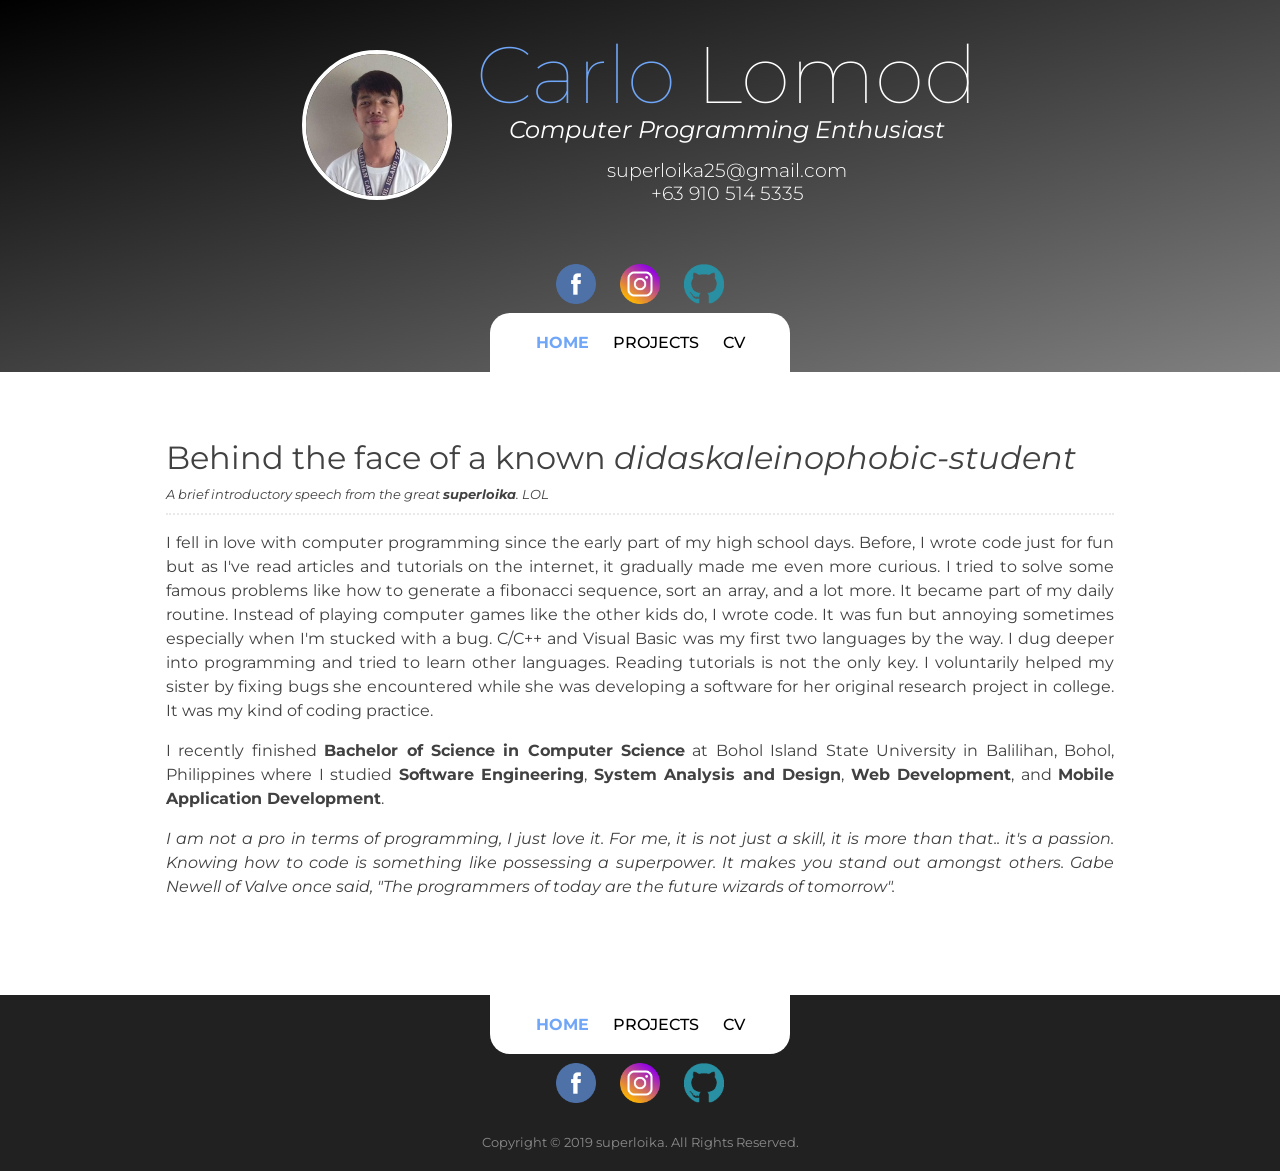
==== index.html @ d2b45844 "Update index.html" ====
<!DOCTYPE html>
<html lang="en">

<head>
    <meta charset="UTF-8">
    <meta name="viewport" content="width=device-width, initial-scale=1.0">
    <meta http-equiv="X-UA-Compatible" content="ie=edge">
    <meta http-equiv="X-UA-Compatible" content="IE=7">
    <title>superloika | Welcome</title>
    <meta name="description" content="Carlo Lomod | Personal Website">
    <meta name="keywords" content="superloika,carlo araiz lomod,personal website,resume,cv">
    <meta name="author" content="Carlo Lomod">
    <link rel="stylesheet" href="./css/superloika.css">
    <link href="https://fonts.googleapis.com/css?family=Montserrat&display=swap" rel="stylesheet">
    <link rel="shortcut icon" href="./img/k_emblem.ico" type="image/x-icon">
</head>

<body>
    <header id="main-header">
        <div id="profile">
            <div id="profile-avatar">
                <a href=""><img src="./img/sprlka_prof_5.jpg" alt="superloika" /></a>
            </div>
            <div id="profile-label">
                <h1><span>Carlo</span> Lomod</h1>
                <h2><em>Computer Programming Enthusiast</em></h2>
                <h3><a href="mailto:superloika25@gmail.com">superloika25@gmail.com</a>
                    <br />+63 910 514 5335
                </h3>
            </div>
            <div id="profile-contact">

            </div>
        </div>
        <div id="top_social" class="social">
            <a href="https://www.facebook.com/superloika" target="_blank">
                <img class="img-social" src="./img/fb.png" alt="facebook.com/superloika"></a>
            <a href="https://www.instagram.com/superloika" target="_blank">
                <img class="img-social" src="./img/ig.png" alt="instagram.com/superloika"></a>
            <a href="https://github.com/superloika" target="_blank">
                <img class="img-social" src="./img/img_github_logo.png" alt="github.com/superloika"></a>
        </div>
        <nav id="top_nav">
            <ul>
                <li><a class="active" href="index.html">Home</a></li>
                <li><a href="projects.html">Projects</a></li>
                <li><a href="carlo_lomod_cv.pdf" target="_blank">CV</a></li>
            </ul>
        </nav>
    </header>

    <section id="main-content">
        <article>
            <header>
                <h1>Behind the face of a known <em>didaskaleinophobic-student</em></h1>
                <small>A brief introductory speech from the great <strong>superloika</strong>. LOL</small>
            </header>
            <p>
                I fell in love with computer programming since the early
                part of my high school
                days. Before, I wrote
                code just for fun
                but as I've read articles and tutorials on the internet, it gradually made me even more curious. I tried
                to solve some
                famous problems like how to generate a fibonacci sequence, sort an array, and a lot more. It became part
                of my daily
                routine. Instead of playing computer games like the other kids do, I wrote code. It was fun but annoying
                sometimes
                especially when I'm stucked with a bug. C/C++ and Visual Basic was my first two languages by the way. I
                dug deeper into programming and tried to
                learn other
                languages. Reading tutorials is not the only key. I voluntarily helped my sister by fixing bugs she
                encountered while she was developing a software for her original research project in college. It was
                my kind of coding practice.
            </p>
            <p> I recently finished <strong>Bachelor of Science in Computer Science</strong> at Bohol Island State
                University in
                Balilihan, Bohol,
                Philippines where I studied <strong>Software Engineering</strong>, <strong>System Analysis and
                    Design</strong>, <strong>Web
                    Development</strong>, and
                <strong>Mobile Application
                    Development</strong>.
            </p>
            <p>
                <em>I am not a pro in terms of programming, I just love it. For me, it is not just a skill, it is
                    more
                    than that.. it's a passion. Knowing how to code is something like possessing a superpower.
                    It makes you stand out amongst others. Gabe
                    Newell of Valve once said, "The programmers of today are the future wizards of tomorrow".</em>
            </p>
        </article>
    </section>

    <footer>
        <nav id="bottom_nav"></nav>
		<br>
        <div id="bottom_social" class="social"></div>
        <small>Copyright &copy; 2019 superloika. All Rights Reserved.</small>
    </footer>

    <!-- Scripts -->
    <script src="./js/superloika.js"></script>
</body>

</html>
---- css/superloika.css ----
/* Globals */
/* @font-face {
    font-family: 'myFontFam';
    src: url('../font/ebrima.ttf');
} */
* {
    box-sizing: border-box;
    -moz-box-sizing: border-box;
    -webkit-box-sizing: border-box;
/*     font-family: Arial, Helvetica, sans-serif; */
/*     font-family: 'Segoe UI', Tahoma, Geneva, Verdana, sans-serif; */
/*     font-family: 'myFontFam'; */
    font-family: 'Montserrat', sans-serif;
}
a {
    text-decoration: none;
    color: #4d81c5;
}
a:hover {
    /* color: #ff4500; */
    color: #3374d6;
}
a[href^="mailto:"] {
    color: #ffffff;
}
a[href^="mailto:"]:hover {
    /* color: #ff8c00; */
    color: #70a6f7;
}
body {
    margin:0;
}
article p {
    text-align: justify;
}
strong {
    font-weight: bold;
}


/* Header */
#main-header {
    color: #ffffff;
/*     background: url('../img/header.jpg') center; */
    background: linear-gradient(to bottom right, black, gray);
    padding-top: 35px;
}
#main-header #profile a {
    color: #ffffff;
}
#main-header #profile a:hover {
    /* color: #ff4500; */
    color: #70a6f7;
}


/* Profile */
#profile {
    display: block;
    width: 100%;
    margin: auto;
    text-align: center;
    margin-bottom: 30px;
}
#profile-avatar {
    display: inline-block;
}
#profile-avatar img {
    width: 150px;
    height: 150px;
    border-radius: 50%;
    border: 4px solid #ffffff;
    margin-right: 20px;
}
#profile-label {
    display: inline-block;
}
#profile-label h1 {
    font-weight: 100;
    font-size: 5.0rem;
    /* font-size: 7vw; */
    padding: 0;
    margin: 0;
    line-height: 5rem;   
}
#profile-label h2 {
    padding: 0;
    margin: 0;
    font-weight: 400;
}
#profile-label h3 {
    padding: 0;
    margin-top: 15px;
    font-weight: 300;
}
#profile-label p {
    padding: 0;
    margin-top: 10px;
}
#profile-label span {
    /* color: #ff8c00; */
    color: #70a6f7;
}


/* Social Links */
.social {
    display: block;
    text-align: center;
    /* margin-top: 30px; */
}
.img-social {
    width: 60px;
    padding: 10px;
    padding-bottom: 5px;
}
.social a:hover {
    opacity: .8;
}


/* Main Navigation */
nav {
    margin: 0;
}
nav ul {
    background-color: #ffffff;
    width: 300px;
    margin: auto;
    border-radius: 20px 20px 0 0;
    padding: 20px;
    text-align: center;
}
nav ul li {
    display: inline-block;
}
nav ul li a {
    color: #000000;
    padding: 10px;
    font-weight: 500;
    text-transform: uppercase;
}
nav ul li a:hover {
    /* color: #ff4500; */
    color: #3374d6;
    font-weight: bold;
}
nav ul li a.active{
    color: #70a6f7;
    font-weight: bold;
}


/* Bottom Navigation */
#bottom_nav ul {
    border-radius: 0 0 20px 20px;
    margin-top: -20px;
    margin-bottom: -20px;
}


/* Main Content */
#main-content {
    margin-top: -3px;
    background-color: #ffffff;
    width: 85%;
    margin: auto;
    padding: 50px;
    border-radius: 20px;
}
#main-content article {
    /* background-color: #f5f5f5; */
    background-color: #ffffff;
    padding: 20px;
    border-radius: 20px;
    /* line-height: 1.2; */
    color: #414141;
    display: block;
    margin-bottom: 30px;
    clear: left;
    /* box-shadow: 1px 1px 20px #dfdfdf; */
    /* float: left; */
}
#main-content article header {
    border-bottom: 2px dotted #e9e9e9; /* #ffe6c7; */
    padding-bottom: 10px;
    /* color: #3374d6; */
}
#main-content article header small {
    font-style: italic;
}
#main-content article header h1{
    padding: 0;
    margin: 0;
    font-size: 2rem;
    font-weight: normal;
    line-height: 2rem;
    margin-bottom: 10px;
}
#main-content article p{
    line-height: 1.5rem;
}
#main-content article a:hover {
    text-decoration: underline;
}


/* Projects Section */
#projects {
    text-align: center;
}

/* #main-content .project section */
.project {
    padding: 20px;
    margin-bottom: 30px;
    width: 33.3%;
    float: left;
    background-color: #ffffff;
}
.project img {
    width: 85px;
    height: 85px;
}
.project header {
    margin-bottom: 30px;
}
.project header h1{
    font-size: larger;
    font-weight: 500;
    padding: 0;
    margin: 0;
    margin-top: 10px;
    margin-bottom: 2px;
}
.project header small {
    color: #8b8b8b;
}
.project p{
    color: #212121;
    margin-top: -20px;
    padding: 0;
}
.project header a{
    color: #4d81c5;
}
.project a:hover{
    /* color: #ff4500; */
    text-decoration: underline;
}
.project img:hover {
    opacity: .8;
}


/* Footer */
footer {
    clear: left;
    background-color: #212121;
    color: #8b8b8b;
    text-align: center;
    padding-bottom: 20px;
}
footer #bottom_social {
    margin-bottom: 20px;
}


/* Media Queries */
@media screen and (max-width: 768px) {

    /* Globals */
    #main-content article header h1 {
        font-size: 1.4rem;
        font-weight: 600;
    }

    /* Profile */
    #profile-avatar img {
        margin-right: 0;
        margin-bottom: 20px;
    }

    /* Profile */
    #profile {
        margin-bottom: 0;
    }

    /* Main Content */
    #main-content {
        width: 100%;
        padding: 5px;
    }

    /* .project Section */
    .project {
        width: 100%;
        margin-bottom: 20px;
        float: left;
       
    }
}
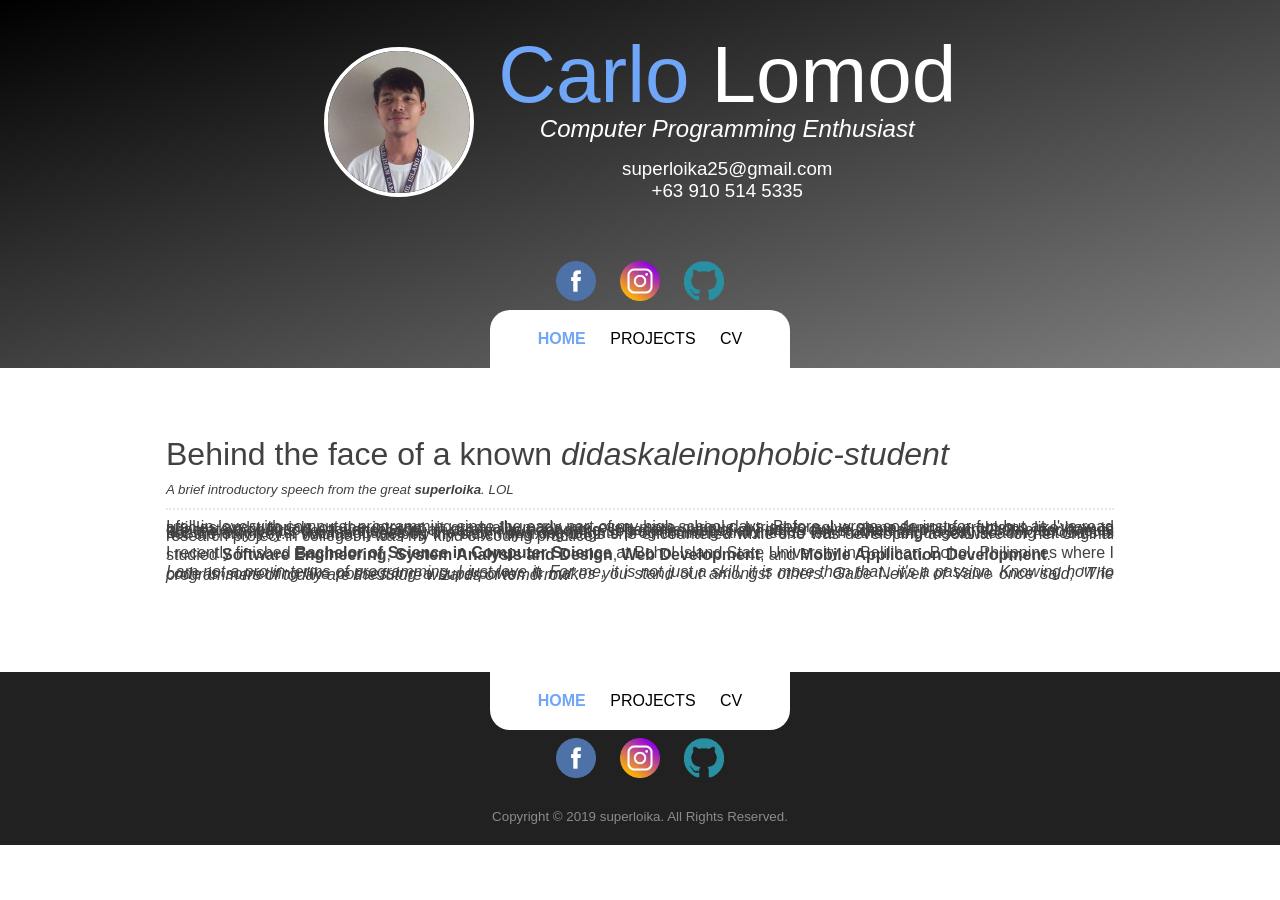
==== commit 9476aba8: "Update index.html" ====
--- a/index.html
+++ b/index.html
@@ -11,7 +11,7 @@
     <meta name="keywords" content="superloika,carlo araiz lomod,personal website,resume,cv">
     <meta name="author" content="Carlo Lomod">
     <link rel="stylesheet" href="./css/superloika.css">
-    <link href="https://fonts.googleapis.com/css?family=Montserrat&display=swap" rel="stylesheet">
+    <link href="https://fonts.googleapis.com/css?family=Roboto:400,700&display=swap" rel="stylesheet">
     <link rel="shortcut icon" href="./img/k_emblem.ico" type="image/x-icon">
 </head>
 
--- a/css/superloika.css
+++ b/css/superloika.css
@@ -198,7 +198,7 @@
     margin-bottom: 10px;
 }
 #main-content article p{
-    line-height: 1.5rem;
+    line-height: 1.5px;
 }
 #main-content article a:hover {
     text-decoration: underline;
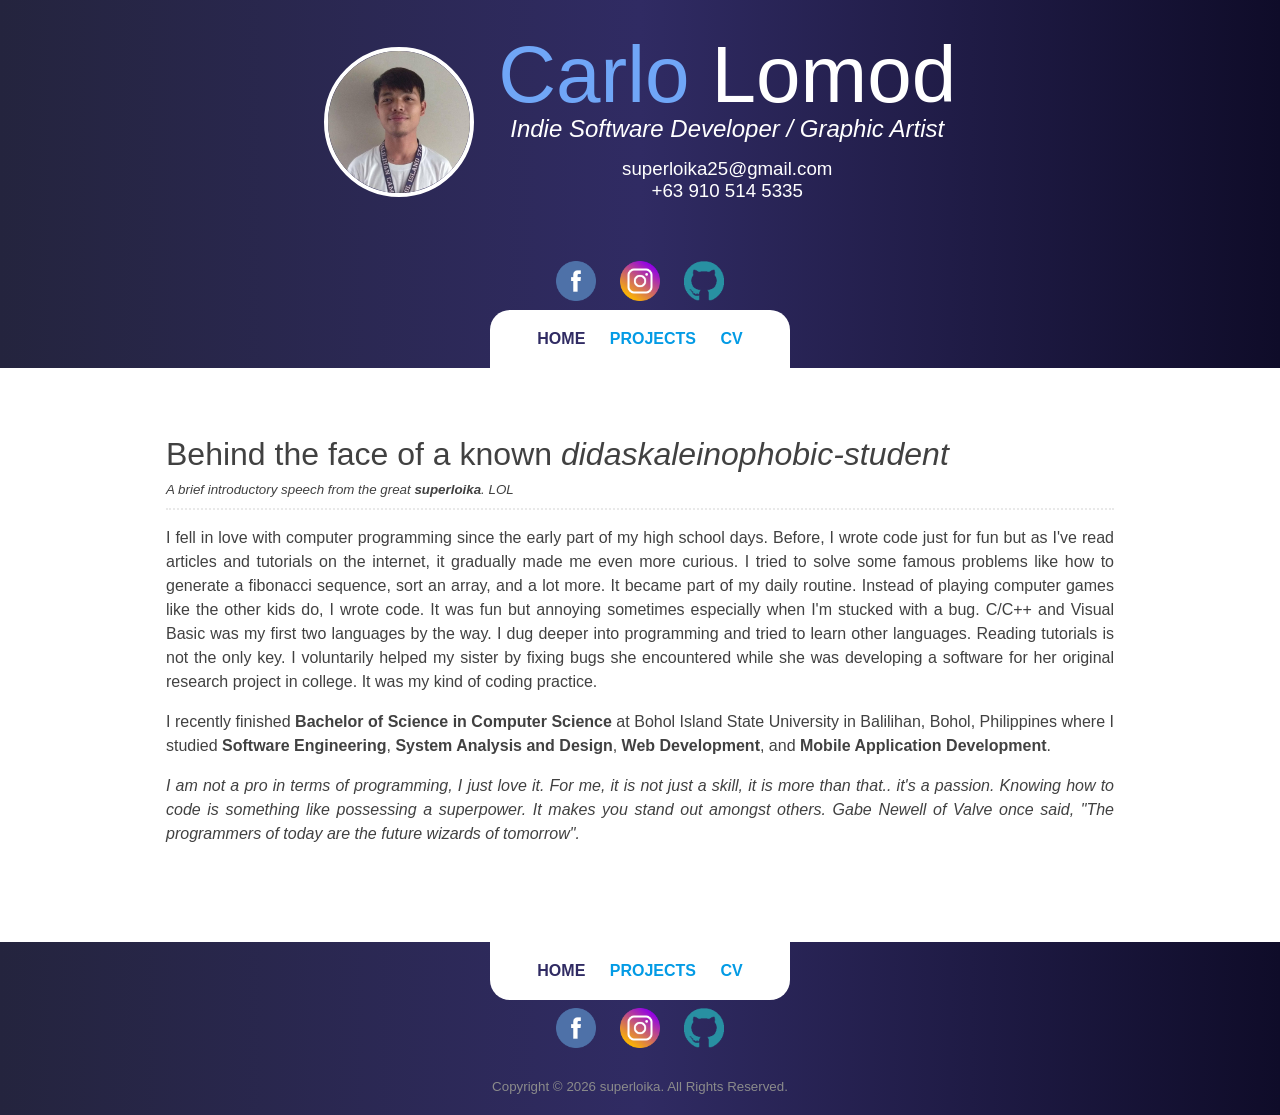
==== commit 7a079169: "Minimal color modifications" ====
--- a/index.html
+++ b/index.html
@@ -23,7 +23,7 @@
             </div>
             <div id="profile-label">
                 <h1><span>Carlo</span> Lomod</h1>
-                <h2><em>Computer Programming Enthusiast</em></h2>
+                <h2><em>Indie Software Developer / Graphic Artist</em></h2>
                 <h3><a href="mailto:superloika25@gmail.com">superloika25@gmail.com</a>
                     <br />+63 910 514 5335
                 </h3>
@@ -96,7 +96,7 @@
         <nav id="bottom_nav"></nav>
 		<br>
         <div id="bottom_social" class="social"></div>
-        <small>Copyright &copy; 2019 superloika. All Rights Reserved.</small>
+        <small>Copyright &copy; <span id="year"></span> superloika. All Rights Reserved.</small>
     </footer>
 
     <!-- Scripts -->
--- a/css/superloika.css
+++ b/css/superloika.css
@@ -10,7 +10,7 @@
 /*     font-family: Arial, Helvetica, sans-serif; */
 /*     font-family: 'Segoe UI', Tahoma, Geneva, Verdana, sans-serif; */
 /*     font-family: 'myFontFam'; */
-    font-family: 'Montserrat', sans-serif;
+    font-family: 'Roboto', sans-serif;
 }
 a {
     text-decoration: none;
@@ -42,7 +42,8 @@
 #main-header {
     color: #ffffff;
 /*     background: url('../img/header.jpg') center; */
-    background: linear-gradient(to bottom right, black, gray);
+    background: linear-gradient(to left, #0f0c29, #302b63, #24243e);
+    /* background-color: #263238; */
     padding-top: 35px;
 }
 #main-header #profile a {
@@ -135,19 +136,21 @@
     display: inline-block;
 }
 nav ul li a {
-    color: #000000;
+    color: #039be5;
     padding: 10px;
-    font-weight: 500;
+    font-weight: bold;
     text-transform: uppercase;
 }
 nav ul li a:hover {
     /* color: #ff4500; */
-    color: #3374d6;
-    font-weight: bold;
+    color: #302b63;
+    /* background-color: #3374d6; */
+    /* background: linear-gradient(to top, #0f0c29, #302b63, #24243e); */
+    
 }
 nav ul li a.active{
-    color: #70a6f7;
-    font-weight: bold;
+    color: #302b63;
+    /* background: linear-gradient(to top, #0f0c29, #302b63, #24243e); */
 }
 
 
@@ -162,7 +165,8 @@
 /* Main Content */
 #main-content {
     margin-top: -3px;
-    background-color: #ffffff;
+    /* background-color: #ffffff; */
+    /* background: linear-gradient(to top, #ece9e6, #ffffff, #ece9e6); */
     width: 85%;
     margin: auto;
     padding: 50px;
@@ -198,7 +202,7 @@
     margin-bottom: 10px;
 }
 #main-content article p{
-    line-height: 1.5px;
+    line-height: 1.5rem;
 }
 #main-content article a:hover {
     text-decoration: underline;
@@ -256,7 +260,8 @@
 /* Footer */
 footer {
     clear: left;
-    background-color: #212121;
+    background: linear-gradient(to left, #0f0c29, #302b63, #24243e);
+    /* background-color: #263238; */
     color: #8b8b8b;
     text-align: center;
     padding-bottom: 20px;
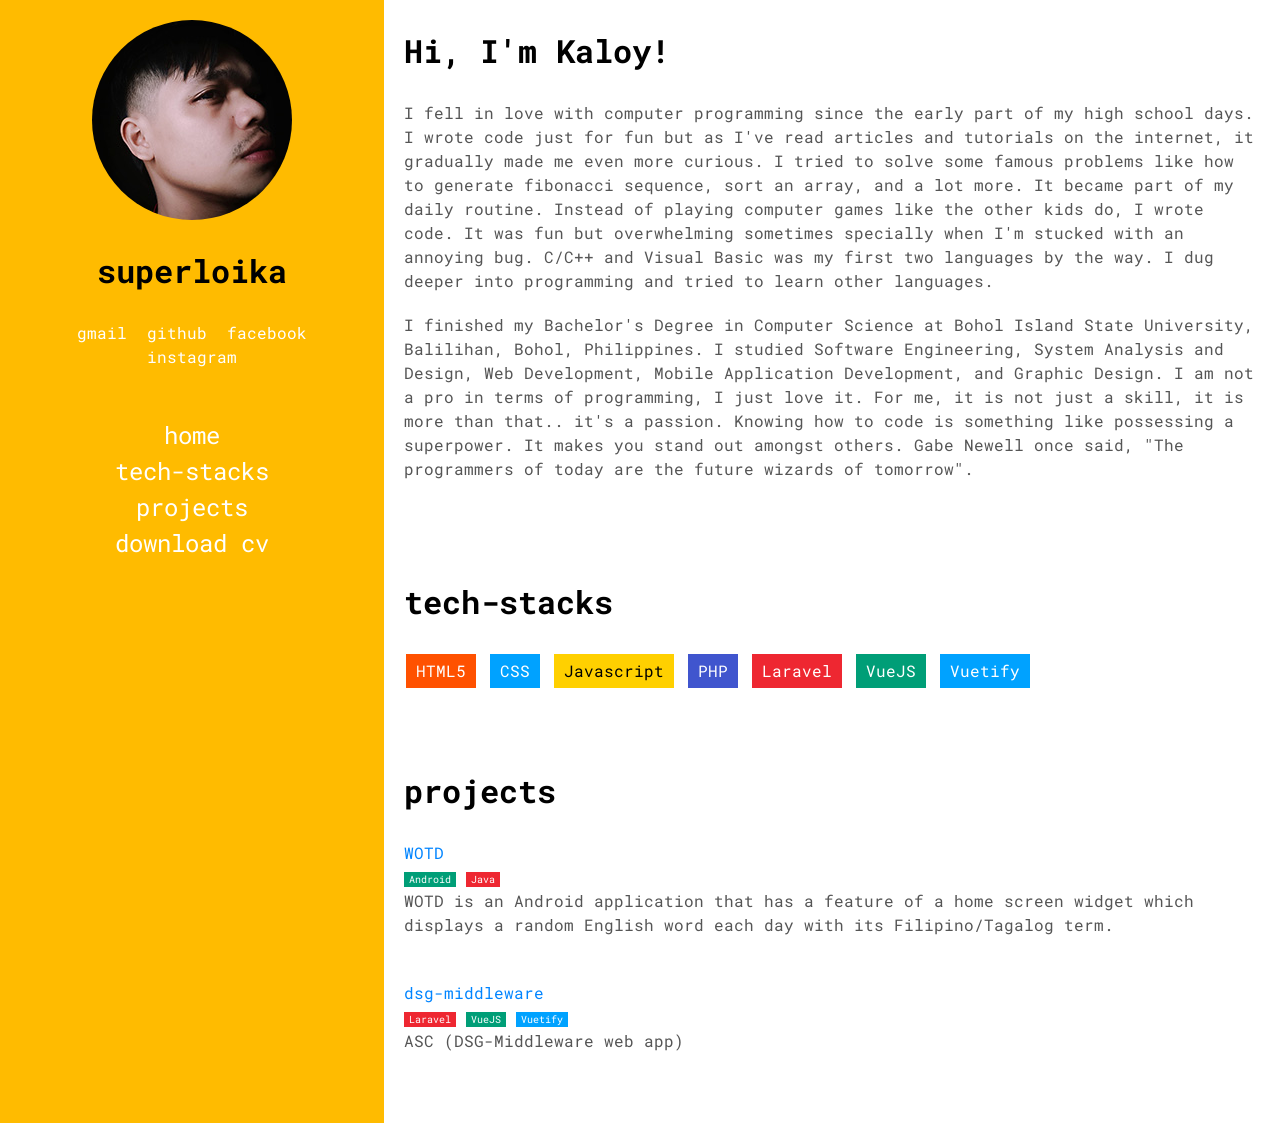
==== commit 181fda08: "initial commit" ====
--- a/index.html
+++ b/index.html
@@ -1,106 +1,138 @@
-<!DOCTYPE html>
-<html lang="en">
-
-<head>
-    <meta charset="UTF-8">
-    <meta name="viewport" content="width=device-width, initial-scale=1.0">
-    <meta http-equiv="X-UA-Compatible" content="ie=edge">
-    <meta http-equiv="X-UA-Compatible" content="IE=7">
-    <title>superloika | Welcome</title>
-    <meta name="description" content="Carlo Lomod | Personal Website">
-    <meta name="keywords" content="superloika,carlo araiz lomod,personal website,resume,cv">
-    <meta name="author" content="Carlo Lomod">
-    <link rel="stylesheet" href="./css/superloika.css">
-    <link href="https://fonts.googleapis.com/css?family=Roboto:400,700&display=swap" rel="stylesheet">
-    <link rel="shortcut icon" href="./img/k_emblem.ico" type="image/x-icon">
-</head>
-
-<body>
-    <header id="main-header">
-        <div id="profile">
-            <div id="profile-avatar">
-                <a href=""><img src="./img/sprlka_prof_5.jpg" alt="superloika" /></a>
-            </div>
-            <div id="profile-label">
-                <h1><span>Carlo</span> Lomod</h1>
-                <h2><em>Indie Software Developer / Graphic Artist</em></h2>
-                <h3><a href="mailto:superloika25@gmail.com">superloika25@gmail.com</a>
-                    <br />+63 910 514 5335
-                </h3>
-            </div>
-            <div id="profile-contact">
-
-            </div>
-        </div>
-        <div id="top_social" class="social">
-            <a href="https://www.facebook.com/superloika" target="_blank">
-                <img class="img-social" src="./img/fb.png" alt="facebook.com/superloika"></a>
-            <a href="https://www.instagram.com/superloika" target="_blank">
-                <img class="img-social" src="./img/ig.png" alt="instagram.com/superloika"></a>
-            <a href="https://github.com/superloika" target="_blank">
-                <img class="img-social" src="./img/img_github_logo.png" alt="github.com/superloika"></a>
-        </div>
-        <nav id="top_nav">
-            <ul>
-                <li><a class="active" href="index.html">Home</a></li>
-                <li><a href="projects.html">Projects</a></li>
-                <li><a href="carlo_lomod_cv.pdf" target="_blank">CV</a></li>
-            </ul>
-        </nav>
-    </header>
-
-    <section id="main-content">
-        <article>
-            <header>
-                <h1>Behind the face of a known <em>didaskaleinophobic-student</em></h1>
-                <small>A brief introductory speech from the great <strong>superloika</strong>. LOL</small>
-            </header>
-            <p>
-                I fell in love with computer programming since the early
-                part of my high school
-                days. Before, I wrote
-                code just for fun
-                but as I've read articles and tutorials on the internet, it gradually made me even more curious. I tried
-                to solve some
-                famous problems like how to generate a fibonacci sequence, sort an array, and a lot more. It became part
-                of my daily
-                routine. Instead of playing computer games like the other kids do, I wrote code. It was fun but annoying
-                sometimes
-                especially when I'm stucked with a bug. C/C++ and Visual Basic was my first two languages by the way. I
-                dug deeper into programming and tried to
-                learn other
-                languages. Reading tutorials is not the only key. I voluntarily helped my sister by fixing bugs she
-                encountered while she was developing a software for her original research project in college. It was
-                my kind of coding practice.
-            </p>
-            <p> I recently finished <strong>Bachelor of Science in Computer Science</strong> at Bohol Island State
-                University in
-                Balilihan, Bohol,
-                Philippines where I studied <strong>Software Engineering</strong>, <strong>System Analysis and
-                    Design</strong>, <strong>Web
-                    Development</strong>, and
-                <strong>Mobile Application
-                    Development</strong>.
-            </p>
-            <p>
-                <em>I am not a pro in terms of programming, I just love it. For me, it is not just a skill, it is
-                    more
-                    than that.. it's a passion. Knowing how to code is something like possessing a superpower.
-                    It makes you stand out amongst others. Gabe
-                    Newell of Valve once said, "The programmers of today are the future wizards of tomorrow".</em>
-            </p>
-        </article>
-    </section>
-
-    <footer>
-        <nav id="bottom_nav"></nav>
-		<br>
-        <div id="bottom_social" class="social"></div>
-        <small>Copyright &copy; <span id="year"></span> superloika. All Rights Reserved.</small>
-    </footer>
-
-    <!-- Scripts -->
-    <script src="./js/superloika.js"></script>
-</body>
-
-</html>
+<!DOCTYPE html>
+<html lang="en">
+  <head>
+    <meta charset="UTF-8" />
+    <meta http-equiv="X-UA-Compatible" content="IE=edge" />
+    <meta name="viewport" content="width=device-width, initial-scale=1.0" />
+
+    <meta
+      name="description"
+      content="superloika's online portfolio crafted in plain HTML5, CSS, and Javascript"
+    />
+    <meta
+      name="keywords"
+      content="superloika,carlo lomod,personal website,resume,cv,portfolio"
+    />
+    <meta name="author" content="superloika" />
+
+    <title>superloika</title>
+
+    <link rel="stylesheet" href="style.css" />
+  </head>
+
+  <body>
+    <main>
+      <section id="left-section">
+        <section id="avatar">
+          <div id="avatar-image-placeholder">
+            <img id="avatar-image" src="avatar.jpg" alt="Avatar" />
+          </div>
+          <h2 id="avatar-name">
+            superloika
+            <!-- <br />
+            <em id="avatar-title"><small>from planet earth</small></em> -->
+          </h2>
+        </section>
+        <section id="socials">
+          <a href="mailto:superloika25@gmail.com" target="_blank">gmail</a>
+          <a href="https://github.com/superloika" target="_blank">github</a>
+          <a href="https://www.facebook.com/superloika" target="_blank"
+            >facebook</a
+          >
+          <a href="https://www.instagram.com/superloika" target="_blank"
+            >instagram</a
+          >
+        </section>
+        <br />
+        <section id="side-nav">
+          <ul>
+            <li>
+              <a href="#home">home</a>
+            </li>
+            <li>
+              <a href="#tech-stacks">tech-stacks</a>
+            </li>
+            <li>
+              <a href="#projects">projects</a>
+            </li>
+            <li>
+              <a href="carlo_lomod_cv.pdf" target="_blank">download cv</a>
+            </li>
+          </ul>
+        </section>
+      </section>
+
+      <section id="right-section">
+        <section id="home" class="right-subsections">
+          <h2>Hi, I'm Kaloy!</h2>
+          <p>
+            I fell in love with computer programming since the early part of my
+            high school days. I wrote code just for fun but as I've read
+            articles and tutorials on the internet, it gradually made me even
+            more curious. I tried to solve some famous problems like how to
+            generate fibonacci sequence, sort an array, and a lot more. It
+            became part of my daily routine. Instead of playing computer games
+            like the other kids do, I wrote code. It was fun but overwhelming
+            sometimes specially when I'm stucked with an annoying bug. C/C++ and
+            Visual Basic was my first two languages by the way. I dug deeper
+            into programming and tried to learn other languages.
+          </p>
+          <p>
+            I finished my Bachelor's Degree in Computer Science at Bohol Island
+            State University, Balilihan, Bohol, Philippines. I studied Software
+            Engineering, System Analysis and Design, Web Development, Mobile
+            Application Development, and Graphic Design. I am not a pro in terms
+            of programming, I just love it. For me, it is not just a skill, it
+            is more than that.. it's a passion. Knowing how to code is something
+            like possessing a superpower. It makes you stand out amongst others.
+            Gabe Newell once said, "The programmers of today are the future
+            wizards of tomorrow".
+          </p>
+        </section>
+
+        <section id="tech-stacks" class="right-subsections">
+          <h2>tech-stacks</h2>
+          <div class="badge badge-orange">HTML5</div>
+          <div class="badge badge-blue">CSS</div>
+          <div class="badge badge-yellow">Javascript</div>
+          <div class="badge badge-ube">PHP</div>
+          <div class="badge badge-red">Laravel</div>
+          <div class="badge badge-green">VueJS</div>
+          <div class="badge badge-blue">Vuetify</div>
+        </section>
+
+        <section id="projects" class="right-subsections">
+          <h2>projects</h2>
+          <div>
+            <div>
+              <a href="https://github.com/superloika/WOTD" target="_blank"
+                >WOTD</a
+              >
+              <br />
+              <span class="badge-sm badge-green"> Android </span>
+              <span class="badge-sm badge-red"> Java </span>
+              <p>
+                WOTD is an Android application that has a feature of a home
+                screen widget which displays a random English word each day with
+                its Filipino/Tagalog term.
+              </p>
+            </div>
+            <br />
+            <div>
+              <a
+                href="https://github.com/superloika/dsg-middleware"
+                target="_blank"
+                >dsg-middleware</a
+              >
+              <br />
+              <span class="badge-sm badge-red"> Laravel </span>
+              <span class="badge-sm badge-green"> VueJS </span>
+              <span class="badge-sm badge-blue"> Vuetify </span>
+              <p>ASC (DSG-Middleware web app)</p>
+            </div>
+          </div>
+        </section>
+      </section>
+    </main>
+  </body>
+</html>
--- a/style.css
+++ b/style.css
@@ -0,0 +1,148 @@
+/* @import url('https://fonts.googleapis.com/css2?family=Open+Sans:ital,wght@0,300;0,400;1,300;1,400&display=swap'); */
+/* @import url('https://fonts.googleapis.com/css2?family=Montserrat:ital,wght@0,300;0,400;1,300&display=swap'); */
+/* @import url('https://fonts.googleapis.com/css2?family=Nunito:ital,wght@0,300;0,400;1,300&display=swap'); */
+@import url('https://fonts.googleapis.com/css2?family=Roboto+Mono:ital@0;1&display=swap');
+/* @import url('https://fonts.googleapis.com/css2?family=Lato:ital@0;1&display=swap'); */
+
+* {
+    box-sizing: border-box;
+}
+
+body {
+    font-family: monospace;
+    /* font-family: 'Nunito', sans-serif;s   */
+    /* font-family: 'Open Sans', sans-serif; */
+    /* font-family: 'Montserrat',   ; */
+    font-family: 'Roboto Mono', monospace;
+    /* font-family: 'Lato', sans-serif; */
+    line-height: 1.5;
+    padding: 0;
+    margin: 0;
+    
+}
+
+main {
+    display: grid;
+    grid-template-columns: 30% auto;
+}
+
+section#side-nav ul {
+    list-style-type: none;
+    font-size: x-large;
+    padding: 0;
+}
+
+#left-section {
+    /* position: fixed; */
+    padding: 20px;
+    background-color: #ffbb00;
+}
+
+#right-section {
+    padding: 0;
+    margin: 0;
+    /* background-color: #f7f7f7; */
+}
+
+.right-subsections {
+    padding: 0 20px 50px;
+    margin: 0;
+}
+
+#avatar-image-placeholder {
+    border-radius: 50%;
+    overflow: hidden;
+    max-width: 200px;
+    max-height: 200px;
+    margin: auto;
+}
+
+#avatar-image {
+    max-width: 200px;
+}
+
+section#avatar, section#socials, section#side-nav {
+    text-align: center;
+}
+
+#left-section a {
+    color: #ffffff;
+    text-decoration: none;
+    padding: 0 5px;
+}
+
+#left-section a:hover {
+    /* text-decoration: underline; */
+    background-color: #000000;
+}
+
+#left-section a:visited {
+    text-decoration: none;
+}
+
+p {
+    color: #555555;
+    padding: 0;
+    margin: 0 0 20px;
+}
+
+h1, h2, h3, h4, h5, h6 {
+    font-size: xx-large;
+}
+
+.badge {
+    padding: 5px 10px;
+    display: inline-block;
+    background-color: #00a2ff;
+    color: #ffffff;
+    margin: 2px;
+}
+
+.badge-sm {
+    background-color: #7e7e7e;
+    display: inline-block;
+    font-size: x-small;
+    color: #ffffff;
+    padding: 0 5px;
+}
+
+.badge-orange {
+    background-color: #ff5100;
+}
+
+.badge-blue {
+    background-color: #00a2ff;
+}
+
+.badge-yellow {
+    background-color: #ffd000;
+    color: #000000;
+}
+
+.badge-green {
+    background-color: #009e77;
+}
+
+.badge-ube {
+    background-color: #4055ce;
+}
+
+.badge-red {
+    background-color: #ee2731;
+}
+
+#right-section a {
+    color: #0084ff;
+    text-decoration: none;
+}
+#right-section a:hover {
+    text-decoration: underline;
+}
+
+
+/* Medium devices (landscape tablets, 768px and up) */
+@media only screen and (max-width: 768px) {
+    main {
+        grid-template-columns: auto;
+    }
+}
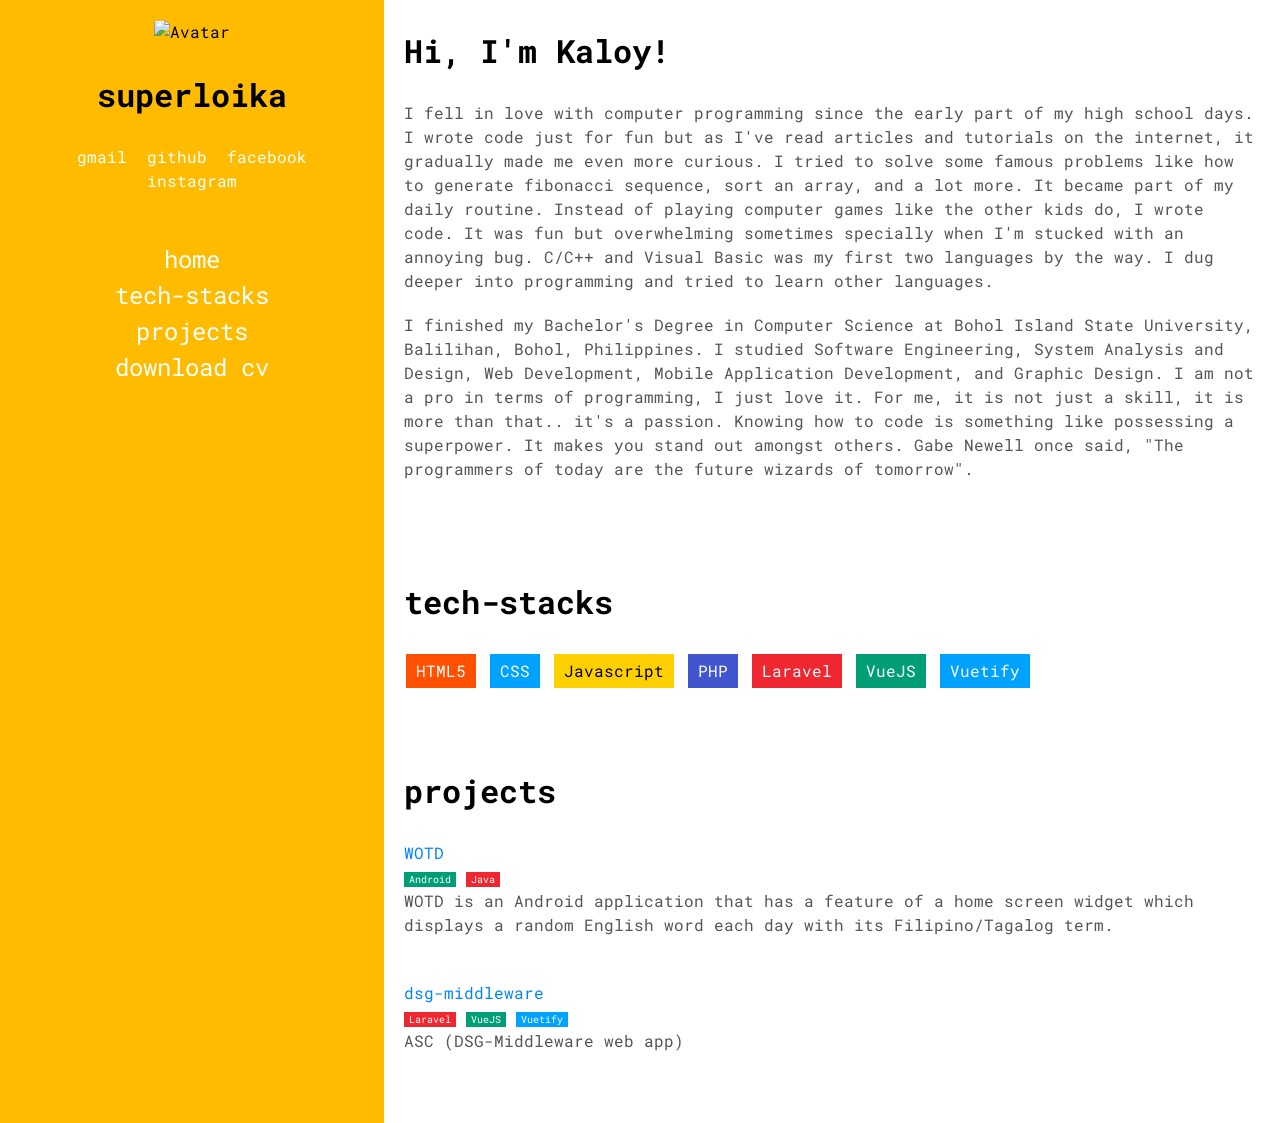
==== commit 2cf0008b: "Update index.html" ====
--- a/index.html
+++ b/index.html
@@ -25,7 +25,7 @@
       <section id="left-section">
         <section id="avatar">
           <div id="avatar-image-placeholder">
-            <img id="avatar-image" src="avatar.jpg" alt="Avatar" />
+            <img id="avatar-image" src="https://avatars.githubusercontent.com/u/30666042?v=4" alt="Avatar" />
           </div>
           <h2 id="avatar-name">
             superloika
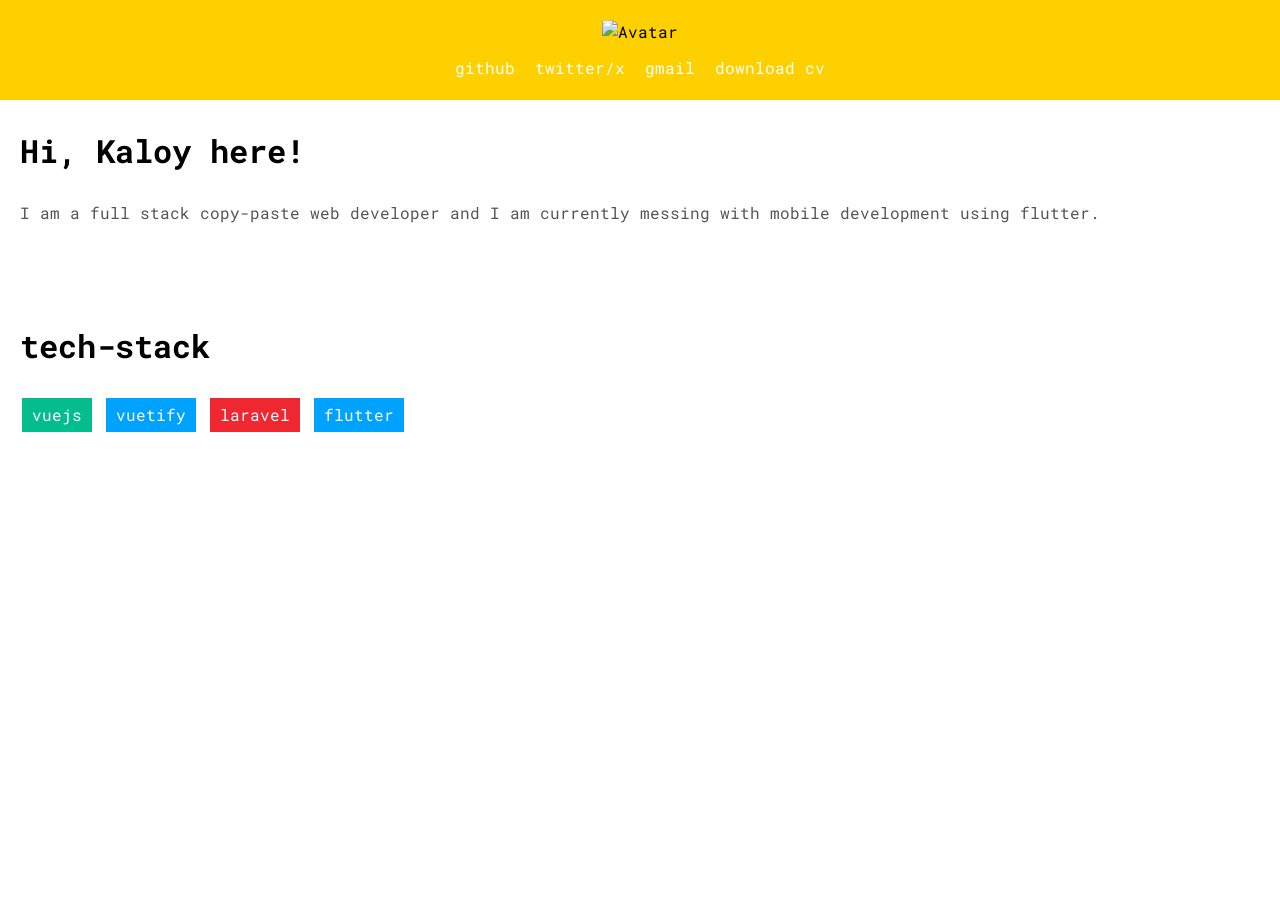
==== commit ccbd21f2: "portfolio revamp p1" ====
--- a/index.html
+++ b/index.html
@@ -7,7 +7,7 @@
 
     <meta
       name="description"
-      content="superloika's online portfolio crafted in plain HTML5, CSS, and Javascript"
+      content="superloika's online portfolio crafted using vanilla HTML5, CSS, and Javascript"
     />
     <meta
       name="keywords"
@@ -27,24 +27,19 @@
           <div id="avatar-image-placeholder">
             <img id="avatar-image" src="https://avatars.githubusercontent.com/u/30666042?v=4" alt="Avatar" />
           </div>
-          <h2 id="avatar-name">
+          <!-- <h2 id="avatar-name">
             superloika
-            <!-- <br />
-            <em id="avatar-title"><small>from planet earth</small></em> -->
-          </h2>
+          </h2> -->
         </section>
         <section id="socials">
+          <a href="https://github.com/superloika" target="_blank">github</a>
+          <a href="https://www.twitter.com/superloika" target="_blank">twitter/x</a>
           <a href="mailto:superloika25@gmail.com" target="_blank">gmail</a>
-          <a href="https://github.com/superloika" target="_blank">github</a>
-          <a href="https://www.facebook.com/superloika" target="_blank"
-            >facebook</a
-          >
-          <a href="https://www.instagram.com/superloika" target="_blank"
-            >instagram</a
-          >
+          <a href="carlo_lomod_cv.pdf" target="_blank">download cv</a>
+          <!-- <a href="https://www.instagram.com/superloika" target="_blank">instagram</a> -->
         </section>
-        <br />
-        <section id="side-nav">
+        <!-- <br /> -->
+        <!-- <section id="side-nav">
           <ul>
             <li>
               <a href="#home">home</a>
@@ -59,13 +54,16 @@
               <a href="carlo_lomod_cv.pdf" target="_blank">download cv</a>
             </li>
           </ul>
-        </section>
+        </section> -->
       </section>
 
       <section id="right-section">
         <section id="home" class="right-subsections">
-          <h2>Hi, I'm Kaloy!</h2>
+          <h2>Hi, Kaloy here!</h2>
           <p>
+            I am a full stack copy-paste web developer and I am currently messing with mobile development using flutter.
+          </p>
+          <!-- <p>
             I fell in love with computer programming since the early part of my
             high school days. I wrote code just for fun but as I've read
             articles and tutorials on the internet, it gradually made me even
@@ -87,21 +85,18 @@
             like possessing a superpower. It makes you stand out amongst others.
             Gabe Newell once said, "The programmers of today are the future
             wizards of tomorrow".
-          </p>
+          </p> -->
         </section>
 
         <section id="tech-stacks" class="right-subsections">
-          <h2>tech-stacks</h2>
-          <div class="badge badge-orange">HTML5</div>
-          <div class="badge badge-blue">CSS</div>
-          <div class="badge badge-yellow">Javascript</div>
-          <div class="badge badge-ube">PHP</div>
-          <div class="badge badge-red">Laravel</div>
-          <div class="badge badge-green">VueJS</div>
-          <div class="badge badge-blue">Vuetify</div>
+          <h2>tech-stack</h2>
+          <div class="badge badge-green">vuejs</div>
+          <div class="badge badge-blue">vuetify</div>
+          <div class="badge badge-red">laravel</div>
+          <div class="badge badge-blue">flutter</div>
         </section>
 
-        <section id="projects" class="right-subsections">
+        <!-- <section id="projects" class="right-subsections">
           <h2>projects</h2>
           <div>
             <div>
@@ -131,7 +126,7 @@
               <p>ASC (DSG-Middleware web app)</p>
             </div>
           </div>
-        </section>
+        </section> -->
       </section>
     </main>
   </body>
--- a/style.css
+++ b/style.css
@@ -23,7 +23,8 @@
 
 main {
     display: grid;
-    grid-template-columns: 30% auto;
+    /* grid-template-columns: 30% auto; */
+    grid-template-columns: auto;
 }
 
 section#side-nav ul {
@@ -35,7 +36,8 @@
 #left-section {
     /* position: fixed; */
     padding: 20px;
-    background-color: #ffbb00;
+    /* background-color: #00a2ff; */
+    background-color: #ffd000;
 }
 
 #right-section {
@@ -47,6 +49,10 @@
 .right-subsections {
     padding: 0 20px 50px;
     margin: 0;
+}
+
+#avatar-name {
+    color: #ffffff;
 }
 
 #avatar-image-placeholder {
@@ -65,6 +71,10 @@
     text-align: center;
 }
 
+section#socials {
+    padding-top: 12px;
+}
+
 #left-section a {
     color: #ffffff;
     text-decoration: none;
@@ -74,6 +84,7 @@
 #left-section a:hover {
     /* text-decoration: underline; */
     background-color: #000000;
+    color: #ffd900;;
 }
 
 #left-section a:visited {
@@ -120,7 +131,7 @@
 }
 
 .badge-green {
-    background-color: #009e77;
+    background-color: #03bd8e;
 }
 
 .badge-ube {
@@ -141,8 +152,8 @@
 
 
 /* Medium devices (landscape tablets, 768px and up) */
-@media only screen and (max-width: 768px) {
+/* @media only screen and (max-width: 768px) {
     main {
         grid-template-columns: auto;
     }
-}+} */
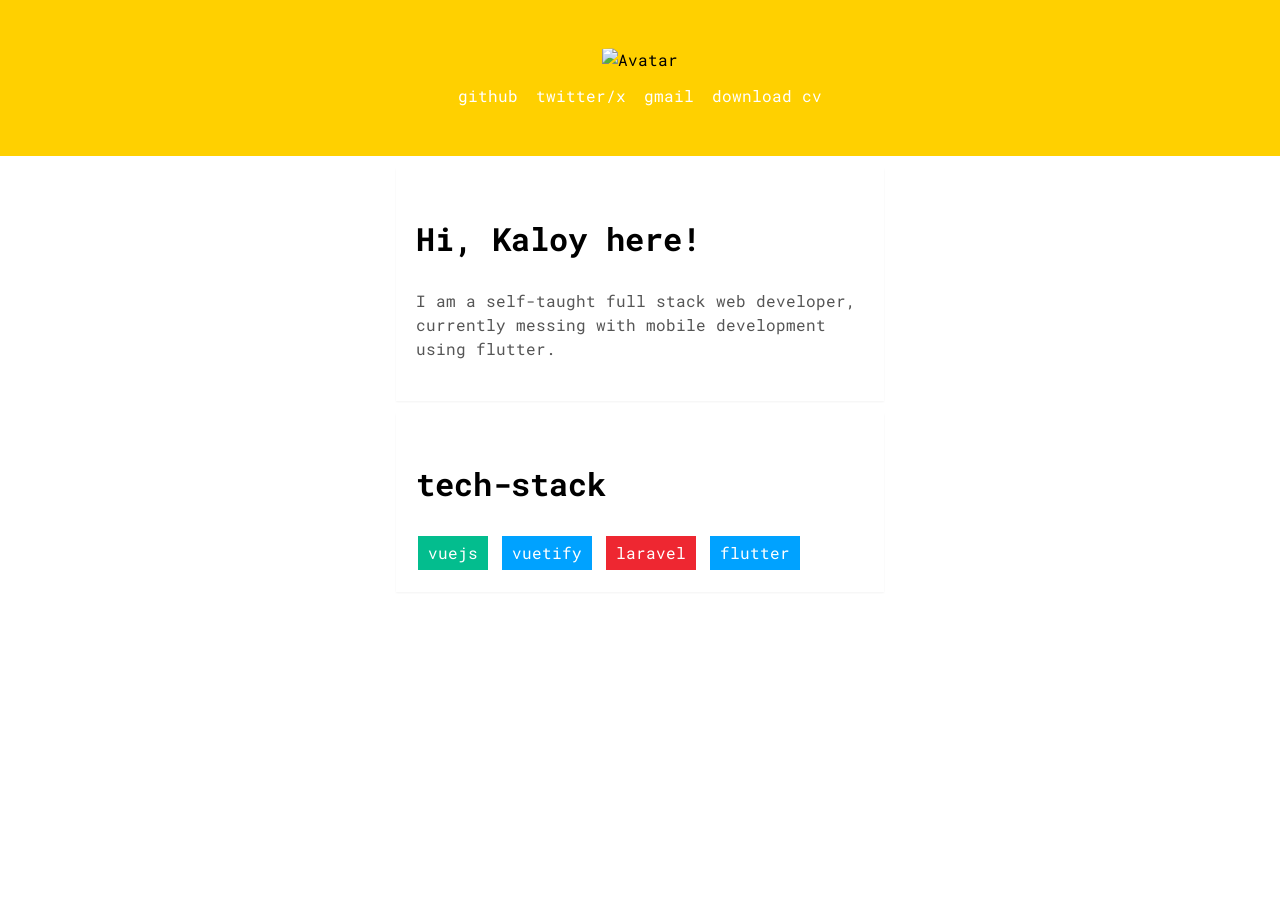
==== commit 07e8334e: "new temp update" ====
--- a/index.html
+++ b/index.html
@@ -61,7 +61,7 @@
         <section id="home" class="right-subsections">
           <h2>Hi, Kaloy here!</h2>
           <p>
-            I am a full stack copy-paste web developer and I am currently messing with mobile development using flutter.
+            I am a self-taught full stack web developer, currently messing with mobile development using flutter.
           </p>
           <!-- <p>
             I fell in love with computer programming since the early part of my
--- a/style.css
+++ b/style.css
@@ -35,20 +35,20 @@
 
 #left-section {
     /* position: fixed; */
-    padding: 20px;
+    padding: 48px;
     /* background-color: #00a2ff; */
     background-color: #ffd000;
 }
 
 #right-section {
-    padding: 0;
-    margin: 0;
-    /* background-color: #f7f7f7; */
+    padding: 12px;
 }
 
 .right-subsections {
-    padding: 0 20px 50px;
+    padding: 20px;
     margin: 0;
+    margin-bottom: 12px;
+    box-shadow: rgba(0, 0, 0, 0.05) 0px 1px 2px 0px;
 }
 
 #avatar-name {
@@ -73,6 +73,10 @@
 
 section#socials {
     padding-top: 12px;
+}
+
+section#socials a {
+    padding: 4px;
 }
 
 #left-section a {
@@ -151,9 +155,32 @@
 }
 
 
-/* Medium devices (landscape tablets, 768px and up) */
-/* @media only screen and (max-width: 768px) {
-    main {
-        grid-template-columns: auto;
+@media only screen and (max-width: 768px) {
+    section#socials a{
+        display: block;
     }
-} */+    section#right-section {
+        margin: 0;
+    }
+}
+
+@media only screen and (min-width: 769px) {
+    section#right-section {
+        margin-left: 10%;
+        margin-right: 10%;
+    }
+}
+
+@media only screen and (min-width: 1025px) {
+    section#right-section {
+        margin-left: 20%;
+        margin-right: 20%;
+    }
+}
+
+@media only screen and (min-width: 1201px) {
+    section#right-section {
+        margin-left: 30%;
+        margin-right: 30%;
+    }
+}
